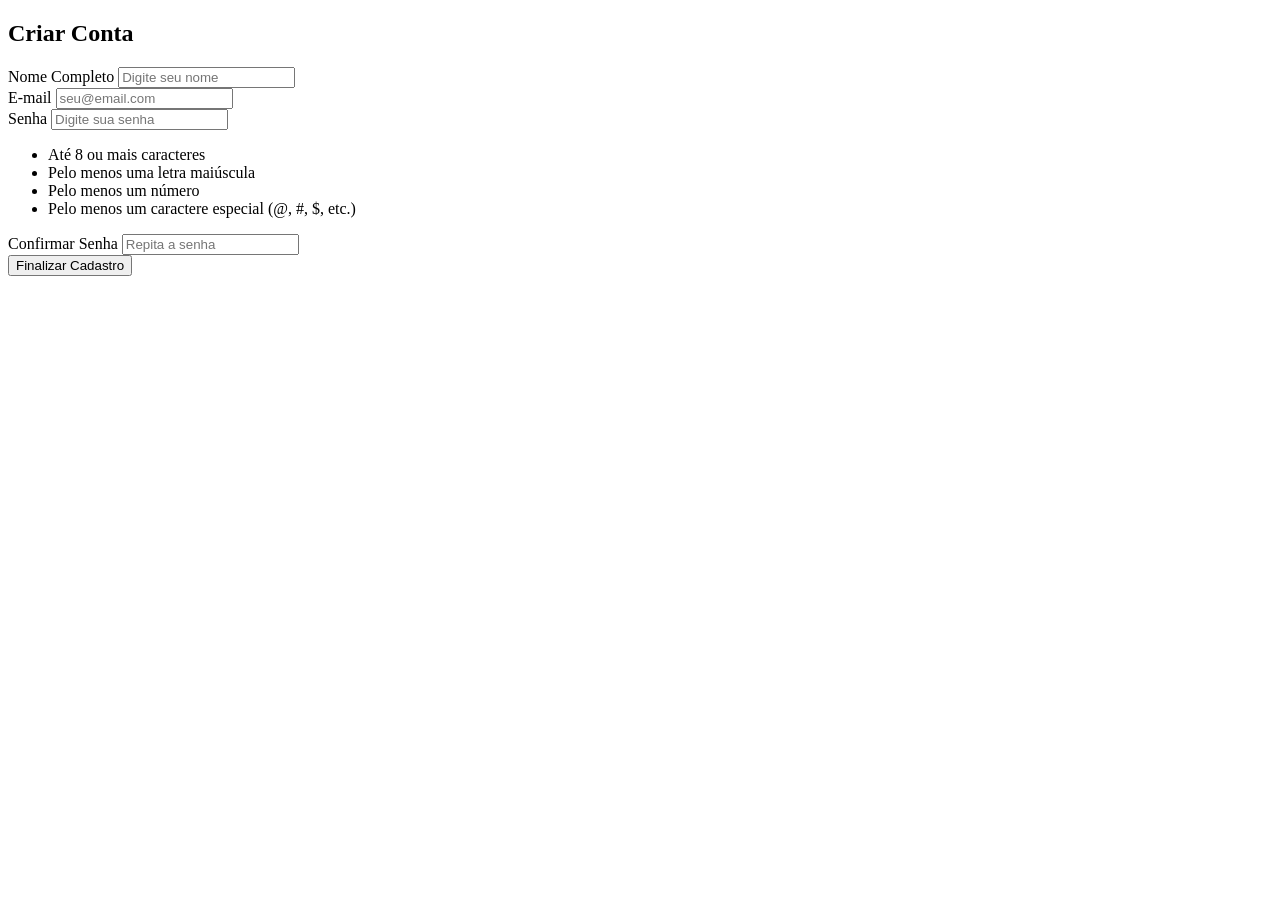
==== cadastro.html @ 8f09c855 "Aula 27/10" ====
<!DOCTYPE html>
<html lang="pt-br">
<head>
    <meta charset="UTF-8">
    <title>Cadastro com Validação Dinâmica</title>
    <link rel="stylesheet" href="css/cadastro.css">
</head>
<body>

    <main class="container">
        <form id="form-cadastro" class="card">
            <h2>Criar Conta</h2>

            <div class="grupo-campo">
                <label for="nome">Nome Completo
                </label>
                <input type="text" id="nome" 
                placeholder="Digite seu nome" required>
            </div>

            <div class="grupo-campo">
                <label for="email">E-mail</label>
                <input type="email" id="email" 
                placeholder="seu@email.com" required>
            </div>

            <div class="grupo-campo">
                <label for="senha">Senha</label>
                <input type="password" id="senha" 
                placeholder="Digite sua senha" required>
                
                <!-- Requisitos dinâmicos da senha -->
                <ul class="lista-requisitos">
                    <li id="req-tamanho" class="requisito">
                        Até 8 ou mais caracteres</li>
                    <li id="req-maiuscula" class="requisito">
                        Pelo menos uma letra maiúscula</li>
                    <li id="req-numero" class="requisito">
                        Pelo menos um número</li>
                    <li id="req-especial" class="requisito">
                        Pelo menos um caractere especial (@, #, $, 
                        etc.)</li>
                </ul>
            </div>

            <div class="grupo-campo">
                <label for="confirma-senha">Confirmar Senha
                </label>
                <input type="password" id="confirmar-senha" 
                placeholder="Repita a senha" required>
            </div>

            <button type="submit" class="btn">Finalizar 
                Cadastro</button>
        </form>
    </main>
    <script src="js/cadastro.js"></script>
</body>
</html>
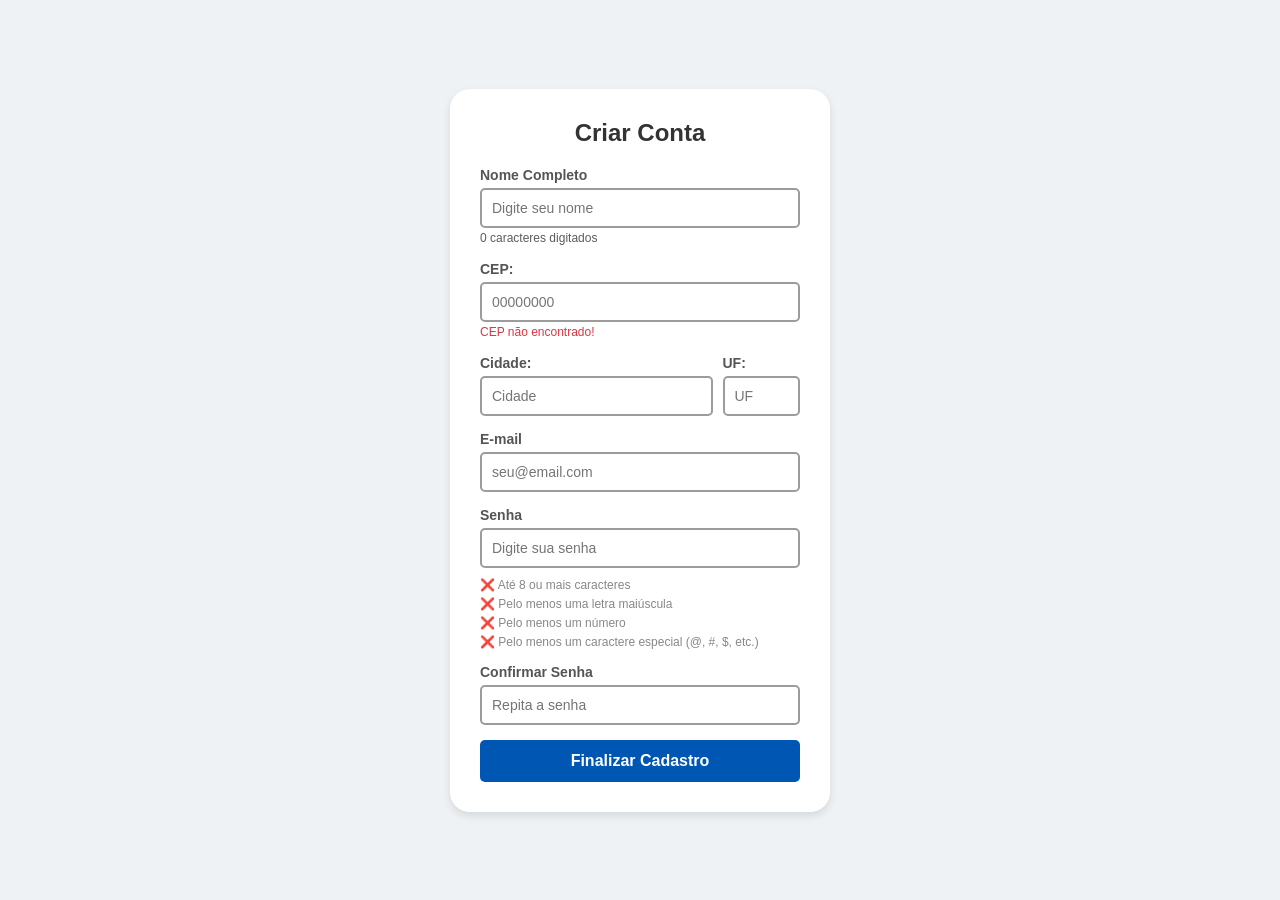
==== commit 41adefad: "CEP preenchido com API online" ====
--- a/cadastro.html
+++ b/cadastro.html
@@ -16,6 +16,27 @@
                 </label>
                 <input type="text" id="nome" 
                 placeholder="Digite seu nome" required>
+                <small id="contador-nome" style="color: #5d5c5c; 
+                font-size: 12px;">0 caracteres digitados</small>
+            </div>
+
+            <div class="grupo-campo">
+                <label for="cep">CEP:</label>
+                <input type="text" id="cep" placeholder="00000000" maxlength="8" required>
+                <small id="erro-cep" style="color: #dc3545; display: nome; font-size: 12px;">CEP não encontrado!</small>
+            </div>
+
+            <div class="grupo-campo" style="display: flex; gap:10px;">
+                <div style="flex: 3;">
+                    <label for="cidade">Cidade:</label>
+                    <input type="text" id="cidade" placeholder="Cidade" 
+                    readonly required>
+                </div>
+                <div style="flex: 1;">
+                    <label for="estado">UF:</label>
+                    <input type="text" id="estado" placeholder="UF" maxlength="2" 
+                    readonly required>
+                </div>
             </div>
 
             <div class="grupo-campo">
--- a/css/cadastro.css
+++ b/css/cadastro.css
@@ -0,0 +1,93 @@
+* {
+    box-sizing: border-box;
+    margin: 0;
+    padding: 0;
+}
+
+body {
+    font-family: Arial, sans-serif;
+    background-color: #eef2f5;
+    display: flex;
+    justify-content: center;
+    align-items: center;
+    min-height: 100vh;
+}
+.card{
+    background-color: white;
+    padding: 30px;
+    border-radius: 20px;
+    width: 380px;
+    box-shadow: 0 4px 8px rgba(0, 0, 0, 0.1);
+}
+
+.card h2 {
+    text-align: center;
+    margin-bottom: 20px;
+    color: #333;
+}
+.grupo-campo {
+    margin-bottom: 15px;
+}
+.grupo-campo label {
+    display: block;
+    margin-bottom: 5px;
+    font-size: 14px;
+    color: #555;
+    font-weight: bold;
+}
+.grupo-campo input{
+    width: 100%;
+    padding: 10px; 
+    border: 2px solid #9d9c9c;
+    border-radius: 5px;
+    font-size: 14px;
+    transition: border-color 0.3s, background-color 0.3s;
+}
+
+.grupo-campo input:focus {
+    border-color: #476abc;
+    background-color: #f0f8ff;
+    outline: none;
+}
+.grupo-campo input.campo-valido {
+    border-color: #28a745;
+}
+/* Requisitos da senha */
+.lista-requisitos {
+    margin-top: 10px;
+    font-size: 12px;
+    list-style:none;
+}
+.requisito {
+    color: #888;
+    margin-bottom: 5px;
+    transition: color 0.3s;
+}
+
+.requisito::before {
+    content: "\274c";
+    color: #888;
+}
+
+.requisito.valido::before {
+    content: "\2714  "; /* "\2705" ou "\2714") */
+    color: #28a745;
+}
+
+.campo-valido{
+    border-color: #28a745;
+    background-color: #f4fff6;
+}
+
+.btn {
+    width: 100%;
+    padding: 12px;
+    background-color: #0056b3;
+    color: white;
+    font-size: 16px;
+    font-weight: bold;
+    border: none;
+    border-radius: 5px;
+    cursor: pointer;
+    transition: background-color 0.3s;
+} 
